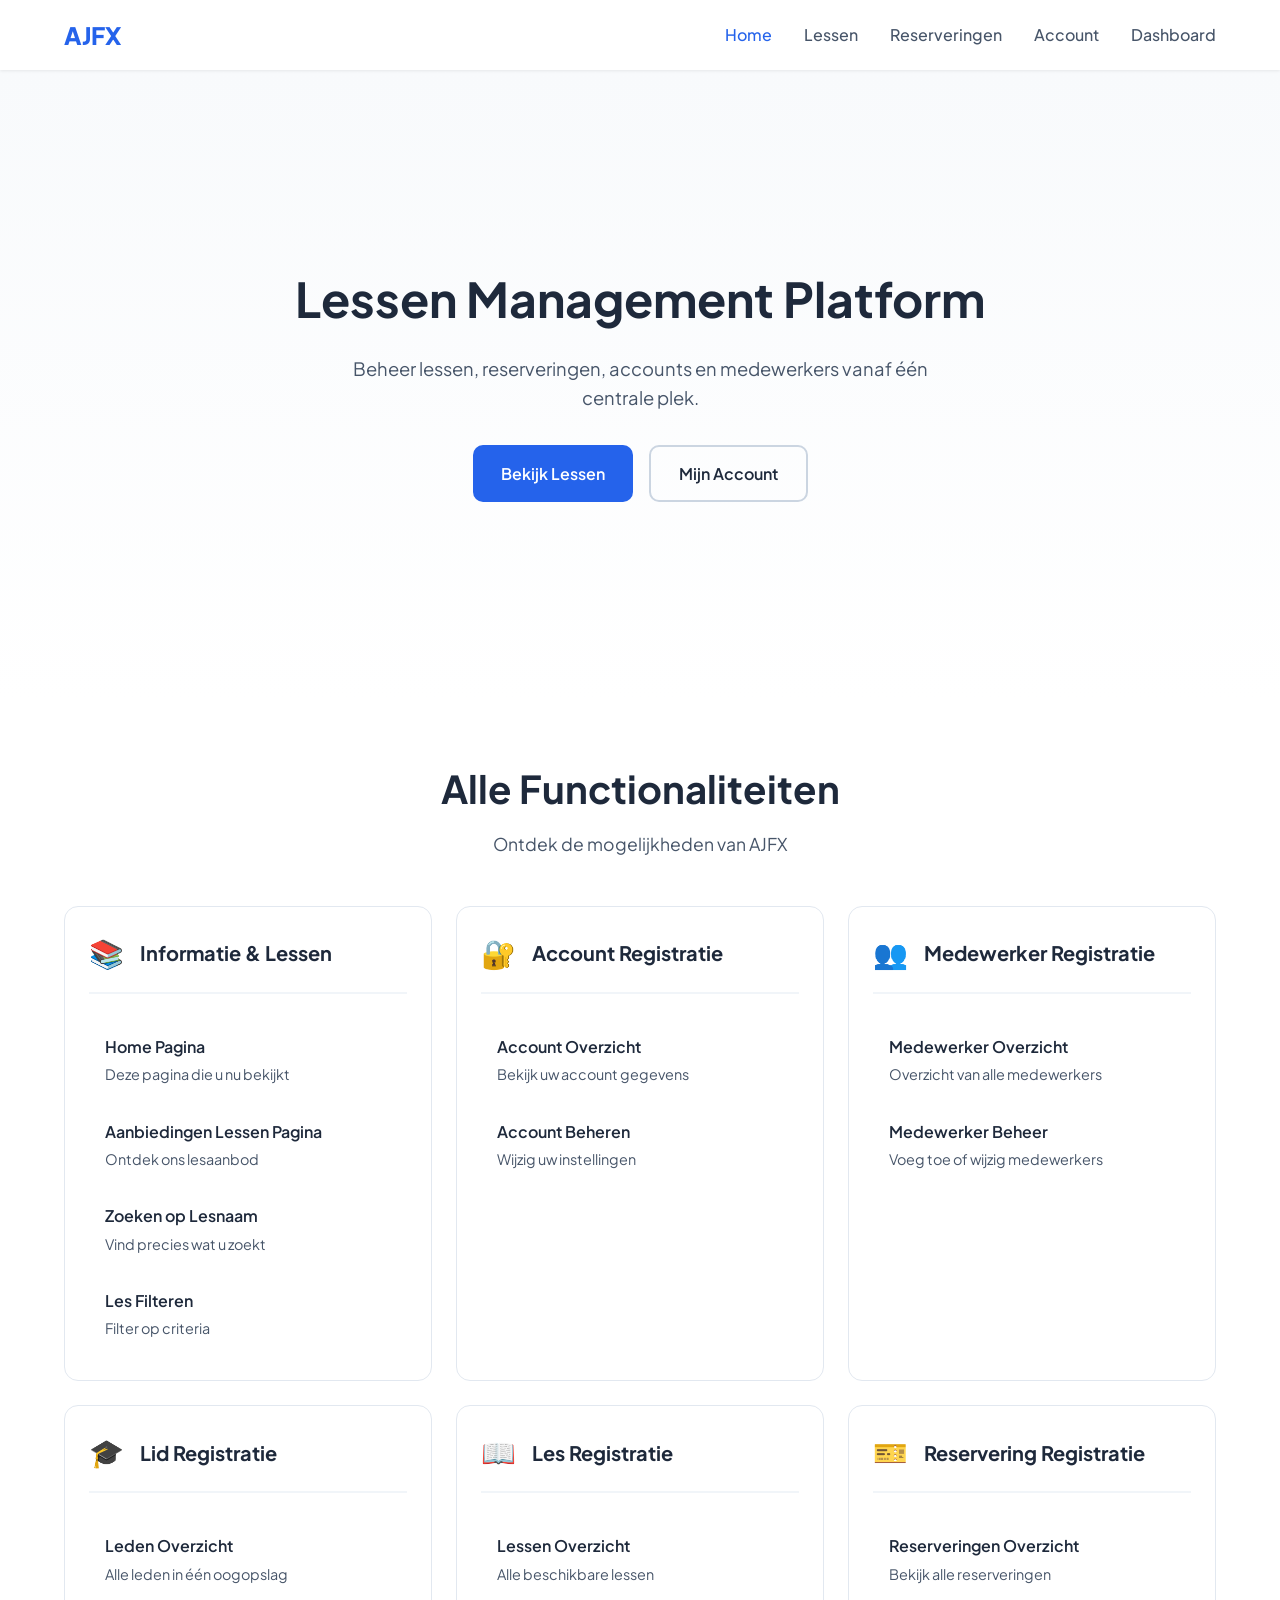
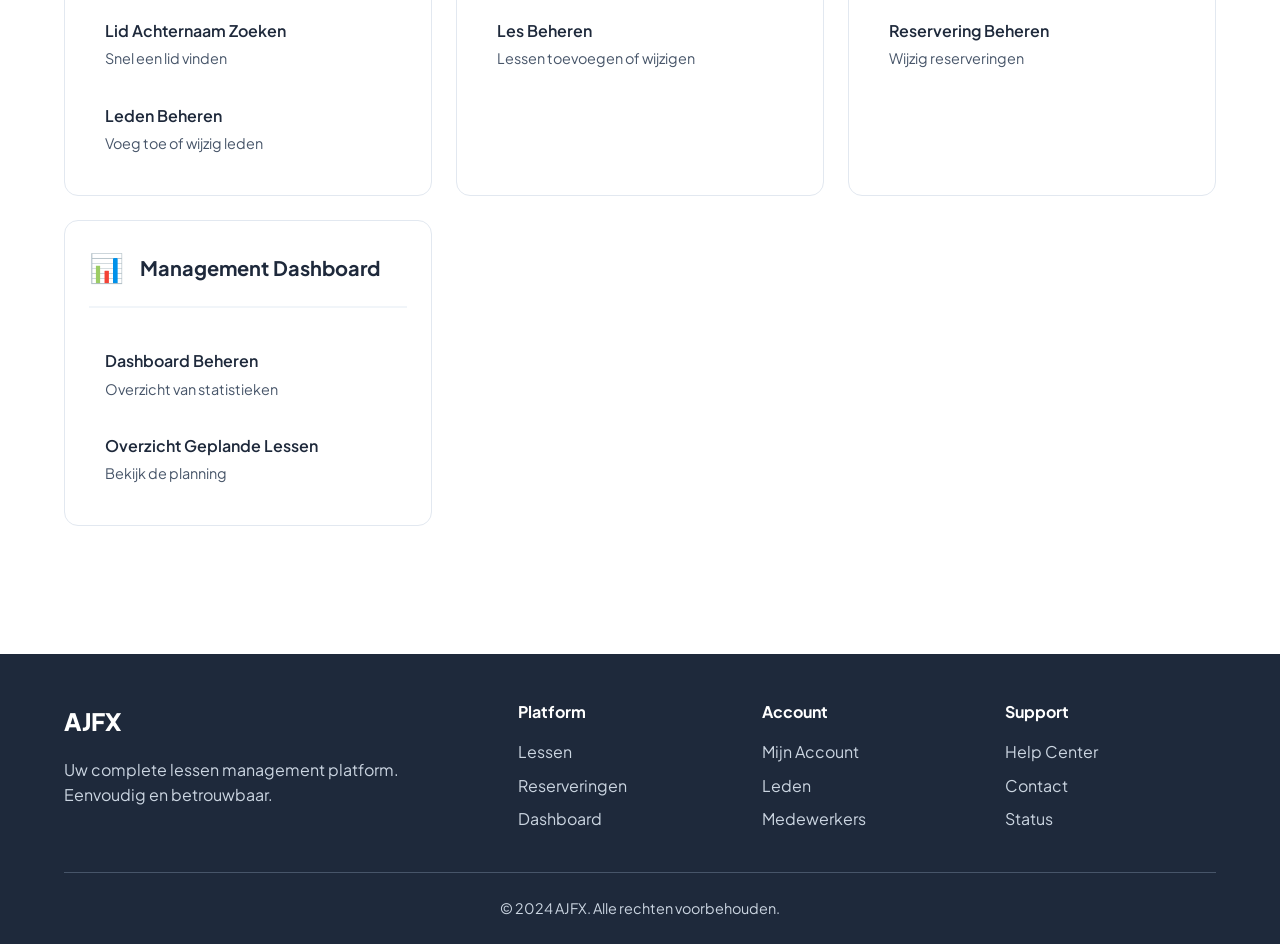
==== homepage/index.html @ e9dc125d "homepage homepage" ====
<!DOCTYPE html>
<html lang="nl">
<head>
    <meta charset="UTF-8">
    <meta name="viewport" content="width=device-width, initial-scale=1.0">
    <title>AJFX - Lessen Management Platform</title>
    <link rel="preconnect" href="https://fonts.googleapis.com">
    <link rel="preconnect" href="https://fonts.gstatic.com" crossorigin>
    <link href="https://fonts.googleapis.com/css2?family=Plus+Jakarta+Sans:wght@300;400;500;600;700;800&display=swap" rel="stylesheet">
    <link rel="stylesheet" href="styles.css">
</head>
<body>
    <!-- Error Modal (hidden by default) -->
    <div id="errorModal" class="modal">
        <div class="modal-content">
            <div class="modal-icon">⚠️</div>
            <h2>Pagina Tijdelijk Niet Beschikbaar</h2>
            <p>De homepagina is tijdelijk niet beschikbaar. Probeer het later opnieuw.</p>
            <button onclick="closeErrorModal()" class="btn-primary">Sluiten</button>
        </div>
    </div>

    <!-- Navigation -->
    <nav class="navbar">
        <div class="nav-container">
            <div class="logo">
                <span class="logo-text">AJFX</span>
            </div>
            <button class="mobile-menu-toggle" onclick="toggleMobileMenu()">
                <span></span>
                <span></span>
                <span></span>
            </button>
            <ul class="nav-menu" id="navMenu">
                <li><a href="#home" class="nav-link active">Home</a></li>
                <li><a href="#lessen" class="nav-link">Lessen</a></li>
                <li><a href="#reserveringen" class="nav-link">Reserveringen</a></li>
                <li><a href="../account/login.php" class="nav-link">Account</a></li>
                <li><a href="#dashboard" class="nav-link">Dashboard</a></li>
            </ul>
        </div>
    </nav>

    <!-- Hero Section -->
    <section class="hero">
        <div class="hero-content">
            <h1 class="hero-title">Lessen Management Platform</h1>
            <p class="hero-subtitle">
                Beheer lessen, reserveringen, accounts en medewerkers vanaf één centrale plek.
            </p>
            <div class="hero-cta">
                <button onclick="navigateTo('#lessen')" class="btn-primary">
                    Bekijk Lessen
                </button>
                <a href="../account/login.php" class="btn-secondary" style="display: inline-flex; align-items: center; justify-content: center; text-decoration: none;">
                    Mijn Account
                </a>
            </div>
        </div>
    </section>

    <!-- Features Section -->
    <section class="features">
        <div class="container">
            <div class="features-header">
                <h2 class="section-title">Alle Functionaliteiten</h2>
                <p class="section-subtitle">Ontdek de mogelijkheden van AJFX</p>
            </div>
            
            <div class="features-grid">
                <!-- Informatie Epic -->
                <div class="feature-epic">
                    <div class="epic-header">
                        <span class="epic-icon">📚</span>
                        <h3>Informatie & Lessen</h3>
                    </div>
                    <ul class="feature-list">
                        <li class="feature-item" onclick="navigateTo('#home-pagina')">
                            <div class="feature-content">
                                <strong>Home Pagina </strong>
                                <small>Deze pagina die u nu bekijkt</small>
                            </div>
                        </li>
                        <li class="feature-item" onclick="navigateTo('#aanbiedingen')">
                            <div class="feature-content">
                                <strong>Aanbiedingen Lessen Pagina </strong>
                                <small>Ontdek ons lesaanbod</small>
                            </div>
                        </li>
                        <li class="feature-item" onclick="navigateTo('#zoeken')">
                            <div class="feature-content">
                                <strong>Zoeken op Lesnaam</strong>
                                <small>Vind precies wat u zoekt</small>
                            </div>
                        </li>
                        <li class="feature-item" onclick="navigateTo('#filteren')">
                            <div class="feature-content">
                                <strong>Les Filteren</strong>
                                <small>Filter op criteria</small>
                            </div>
                        </li>
                    </ul>
                </div>

                <!-- Account Registration Epic -->
                <div class="feature-epic">
                    <div class="epic-header">
                        <span class="epic-icon">🔐</span>
                        <h3>Account Registratie</h3>
                    </div>
                    <ul class="feature-list">
                        <li class="feature-item" onclick="window.location.href='../account/login.php'">
                            <div class="feature-content">
                                <strong>Account Overzicht</strong>
                                <small>Bekijk uw account gegevens</small>
                            </div>
                        </li>
                        <li class="feature-item" onclick="navigateTo('#account-beheren')">
                            <div class="feature-content">
                                <strong>Account Beheren</strong>
                                <small>Wijzig uw instellingen</small>
                            </div>
                        </li>
                    </ul>
                </div>

                <!-- Medewerker Epic -->
                <div class="feature-epic">
                    <div class="epic-header">
                        <span class="epic-icon">👥</span>
                        <h3>Medewerker Registratie</h3>
                    </div>
                    <ul class="feature-list">
                        <li class="feature-item" onclick="navigateTo('#medewerker-overzicht')">
                            <div class="feature-content">
                                <strong>Medewerker Overzicht</strong>
                                <small>Overzicht van alle medewerkers</small>
                            </div>
                        </li>
                        <li class="feature-item" onclick="navigateTo('#medewerker-beheer')">
                            <div class="feature-content">
                                <strong>Medewerker Beheer</strong>
                                <small>Voeg toe of wijzig medewerkers</small>
                            </div>
                        </li>
                    </ul>
                </div>

                <!-- Leden Epic -->
                <div class="feature-epic">
                    <div class="epic-header">
                        <span class="epic-icon">🎓</span>
                        <h3>Lid Registratie</h3>
                    </div>
                    <ul class="feature-list">
                        <li class="feature-item" onclick="navigateTo('#leden-overzicht')">
                            <div class="feature-content">
                                <strong>Leden Overzicht</strong>
                                <small>Alle leden in één oogopslag</small>
                            </div>
                        </li>
                        <li class="feature-item" onclick="navigateTo('#lid-zoeken')">
                            <div class="feature-content">
                                <strong>Lid Achternaam Zoeken</strong>
                                <small>Snel een lid vinden</small>
                            </div>
                        </li>
                        <li class="feature-item" onclick="navigateTo('#leden-beheren')">
                            <div class="feature-content">
                                <strong>Leden Beheren</strong>
                                <small>Voeg toe of wijzig leden</small>
                            </div>
                        </li>
                    </ul>
                </div>

                <!-- Les Registratie Epic -->
                <div class="feature-epic">
                    <div class="epic-header">
                        <span class="epic-icon">📖</span>
                        <h3>Les Registratie</h3>
                    </div>
                    <ul class="feature-list">
                        <li class="feature-item" onclick="navigateTo('#lessen-overzicht')">
                            <div class="feature-content">
                                <strong>Lessen Overzicht</strong>
                                <small>Alle beschikbare lessen</small>
                            </div>
                        </li>
                        <li class="feature-item" onclick="navigateTo('#les-beheren')">
                            <div class="feature-content">
                                <strong>Les Beheren</strong>
                                <small>Lessen toevoegen of wijzigen</small>
                            </div>
                        </li>
                    </ul>
                </div>

                <!-- Reservering Epic -->
                <div class="feature-epic">
                    <div class="epic-header">
                        <span class="epic-icon">🎫</span>
                        <h3>Reservering Registratie</h3>
                    </div>
                    <ul class="feature-list">
                        <li class="feature-item" onclick="navigateTo('#reserveringen-overzicht')">
                            <div class="feature-content">
                                <strong>Reserveringen Overzicht</strong>
                                <small>Bekijk alle reserveringen</small>
                            </div>
                        </li>
                        <li class="feature-item" onclick="navigateTo('#reservering-beheren')">
                            <div class="feature-content">
                                <strong>Reservering Beheren</strong>
                                <small>Wijzig reserveringen</small>
                            </div>
                        </li>
                    </ul>
                </div>

                <!-- Management Dashboard Epic -->
                <div class="feature-epic">
                    <div class="epic-header">
                        <span class="epic-icon">📊</span>
                        <h3>Management Dashboard</h3>
                    </div>
                    <ul class="feature-list">
                        <li class="feature-item" onclick="navigateTo('#dashboard')">
                            <div class="feature-content">
                                <strong>Dashboard Beheren</strong>
                                <small>Overzicht van statistieken</small>
                            </div>
                        </li>
                        <li class="feature-item" onclick="navigateTo('#geplande-lessen')">
                            <div class="feature-content">
                                <strong>Overzicht Geplande Lessen</strong>
                                <small>Bekijk de planning</small>
                            </div>
                        </li>
                    </ul>
                </div>
            </div>
        </div>
    </section>

    <!-- Footer -->
    <footer class="footer">
        <div class="container">
            <div class="footer-grid">
                <div class="footer-col">
                    <div class="logo">
                        <span class="logo-text">AJFX</span>
                    </div>
                    <p class="footer-description">
                        Uw complete lessen management platform. Eenvoudig en betrouwbaar.
                    </p>
                </div>
                <div class="footer-col">
                    <h4>Platform</h4>
                    <ul class="footer-links">
                        <li><a href="#lessen">Lessen</a></li>
                        <li><a href="#reserveringen">Reserveringen</a></li>
                        <li><a href="#dashboard">Dashboard</a></li>
                    </ul>
                </div>
                <div class="footer-col">
                    <h4>Account</h4>
                    <ul class="footer-links">
                        <li><a href="../account/login.php">Mijn Account</a></li>
                        <li><a href="#leden-overzicht">Leden</a></li>
                        <li><a href="#medewerker-overzicht">Medewerkers</a></li>
                    </ul>
                </div>
                <div class="footer-col">
                    <h4>Support</h4>
                    <ul class="footer-links">
                        <li><a href="#help">Help Center</a></li>
                        <li><a href="#contact">Contact</a></li>
                        <li><a href="#status">Status</a></li>
                    </ul>
                </div>
            </div>
            <div class="footer-bottom">
                <p>&copy; 2024 AJFX. Alle rechten voorbehouden.</p>
            </div>
        </div>
    </footer>

    <div id="loadingIndicator" class="loading-indicator">
        <div class="spinner"></div>
        <p>Laden...</p>
    </div>

    <script src="script.js"></script>
</body>
</html>
---- homepage/styles.css ----
:root {
    /* Color Palette */
    --primary: #2563eb;
    --primary-dark: #1d4ed8;
    --primary-light: #3b82f6;
    --secondary: #64748b;
    --accent: #0ea5e9;
    --dark: #1e293b;
    --gray-50: #f8fafc;
    --gray-100: #f1f5f9;
    --gray-200: #e2e8f0;
    --gray-300: #cbd5e1;
    --gray-400: #94a3b8;
    --gray-600: #475569;
    --gray-800: #1e293b;
    --white: #ffffff;
    
    /* Typography */
    --font-main: 'Plus Jakarta Sans', sans-serif;
    
    /* Spacing */
    --spacing-xs: 0.5rem;
    --spacing-sm: 1rem;
    --spacing-md: 1.5rem;
    --spacing-lg: 2rem;
    --spacing-xl: 3rem;
    --spacing-2xl: 4rem;
    
    /* Borders */
    --radius-sm: 6px;
    --radius-md: 10px;
    --radius-lg: 14px;
    
    /* Shadows */
    --shadow-sm: 0 1px 3px rgba(0, 0, 0, 0.08);
    --shadow-md: 0 4px 6px rgba(0, 0, 0, 0.08);
    --shadow-lg: 0 10px 15px rgba(0, 0, 0, 0.1);
}

* {
    margin: 0;
    padding: 0;
    box-sizing: border-box;
}

html {
    scroll-behavior: smooth;
}

body {
    font-family: var(--font-main);
    font-size: 16px;
    line-height: 1.6;
    color: var(--dark);
    background-color: var(--white);
    overflow-x: hidden;
}

/* Typography */
h1, h2, h3, h4, h5, h6 {
    font-weight: 700;
    line-height: 1.3;
}

h1 { font-size: clamp(2rem, 4vw, 3rem); }
h2 { font-size: clamp(1.75rem, 3vw, 2.5rem); }
h3 { font-size: clamp(1.25rem, 2vw, 1.75rem); }
h4 { font-size: 1.25rem; }

/* Container */
.container {
    max-width: 1200px;
    margin: 0 auto;
    padding: 0 var(--spacing-md);
}

/* Navigation */
.navbar {
    position: fixed;
    top: 0;
    left: 0;
    right: 0;
    background: rgba(255, 255, 255, 0.98);
    backdrop-filter: blur(10px);
    box-shadow: var(--shadow-sm);
    z-index: 1000;
}

.nav-container {
    max-width: 1200px;
    margin: 0 auto;
    padding: 0 var(--spacing-md);
    display: flex;
    justify-content: space-between;
    align-items: center;
    height: 70px;
}

.logo {
    font-size: 1.5rem;
    font-weight: 800;
    color: var(--primary);
    text-decoration: none;
}

.logo-text {
    letter-spacing: -0.02em;
}

.nav-menu {
    display: flex;
    list-style: none;
    gap: var(--spacing-lg);
    align-items: center;
}

.nav-link {
    font-weight: 500;
    color: var(--gray-600);
    text-decoration: none;
    padding: 0.5rem 0;
    transition: color 0.2s;
}

.nav-link:hover,
.nav-link.active {
    color: var(--primary);
}

.mobile-menu-toggle {
    display: none;
    flex-direction: column;
    gap: 5px;
    background: none;
    border: none;
    cursor: pointer;
    padding: 8px;
}

.mobile-menu-toggle span {
    width: 25px;
    height: 2px;
    background: var(--dark);
    border-radius: 2px;
    transition: all 0.3s;
}

/* Hero Section */
.hero {
    min-height: 70vh;
    display: flex;
    align-items: center;
    justify-content: center;
    padding: var(--spacing-2xl) var(--spacing-md);
    margin-top: 70px;
    background: linear-gradient(to bottom, var(--gray-50), var(--white));
}

.hero-content {
    text-align: center;
    max-width: 800px;
}

.hero-title {
    margin-bottom: var(--spacing-md);
    color: var(--dark);
}

.hero-subtitle {
    font-size: 1.15rem;
    color: var(--gray-600);
    margin-bottom: var(--spacing-lg);
    max-width: 600px;
    margin-left: auto;
    margin-right: auto;
}

.hero-cta {
    display: flex;
    gap: var(--spacing-sm);
    justify-content: center;
    flex-wrap: wrap;
}

/* Buttons */
.btn-primary,
.btn-secondary {
    font-family: var(--font-main);
    font-size: 1rem;
    font-weight: 600;
    padding: 0.875rem 1.75rem;
    border: none;
    border-radius: var(--radius-md);
    cursor: pointer;
    transition: all 0.2s;
    text-decoration: none;
}

.btn-primary {
    background: var(--primary);
    color: var(--white);
}

.btn-primary:hover {
    background: var(--primary-dark);
    transform: translateY(-1px);
    box-shadow: var(--shadow-md);
}

.btn-secondary {
    background: transparent;
    color: var(--dark);
    border: 2px solid var(--gray-300);
}

.btn-secondary:hover {
    border-color: var(--primary);
    color: var(--primary);
}

/* Features Section */
.features {
    padding: var(--spacing-2xl) 0;
    background: var(--white);
}

.features-header {
    text-align: center;
    margin-bottom: var(--spacing-xl);
}

.section-title {
    margin-bottom: var(--spacing-sm);
    color: var(--dark);
}

.section-subtitle {
    font-size: 1.1rem;
    color: var(--gray-600);
}

.features-grid {
    display: grid;
    grid-template-columns: repeat(auto-fit, minmax(320px, 1fr));
    gap: var(--spacing-md);
}

.feature-epic {
    background: var(--white);
    border: 1px solid var(--gray-200);
    border-radius: var(--radius-lg);
    padding: var(--spacing-md);
    transition: all 0.2s;
}

.feature-epic:hover {
    border-color: var(--primary);
    box-shadow: var(--shadow-md);
}

.epic-header {
    display: flex;
    align-items: center;
    gap: var(--spacing-sm);
    margin-bottom: var(--spacing-md);
    padding-bottom: var(--spacing-sm);
    border-bottom: 2px solid var(--gray-100);
}

.epic-icon {
    font-size: 1.75rem;
}

.epic-header h3 {
    font-size: 1.25rem;
    font-weight: 700;
    color: var(--dark);
}

.feature-list {
    list-style: none;
}

.feature-item {
    padding: var(--spacing-sm);
    border-radius: var(--radius-sm);
    cursor: pointer;
    transition: background 0.2s;
}

.feature-item:hover {
    background: var(--gray-50);
}

.feature-content strong {
    display: block;
    font-weight: 600;
    color: var(--dark);
    margin-bottom: 0.25rem;
}

.feature-content small {
    display: block;
    color: var(--gray-600);
    font-size: 0.9rem;
}

/* Footer */
.footer {
    background: var(--gray-800);
    color: var(--gray-300);
    padding: var(--spacing-xl) 0 var(--spacing-md);
    margin-top: var(--spacing-2xl);
}

.footer .logo {
    color: var(--white);
    margin-bottom: var(--spacing-sm);
}

.footer-grid {
    display: grid;
    grid-template-columns: 2fr 1fr 1fr 1fr;
    gap: var(--spacing-lg);
    margin-bottom: var(--spacing-lg);
}

.footer-col h4 {
    font-size: 1rem;
    font-weight: 700;
    color: var(--white);
    margin-bottom: var(--spacing-sm);
}

.footer-description {
    max-width: 350px;
    line-height: 1.6;
}

.footer-links {
    list-style: none;
}

.footer-links li {
    margin-bottom: 0.5rem;
}

.footer-links a {
    color: var(--gray-300);
    text-decoration: none;
    transition: color 0.2s;
}

.footer-links a:hover {
    color: var(--white);
}

.footer-bottom {
    padding-top: var(--spacing-md);
    border-top: 1px solid var(--gray-600);
    text-align: center;
    font-size: 0.9rem;
}

/* Modal */
.modal {
    display: none;
    position: fixed;
    top: 0;
    left: 0;
    right: 0;
    bottom: 0;
    background: rgba(0, 0, 0, 0.5);
    z-index: 2000;
    align-items: center;
    justify-content: center;
}

.modal.active {
    display: flex;
}

.modal-content {
    background: var(--white);
    border-radius: var(--radius-lg);
    padding: var(--spacing-lg);
    max-width: 450px;
    text-align: center;
    box-shadow: var(--shadow-lg);
}

.modal-icon {
    font-size: 3rem;
    margin-bottom: var(--spacing-sm);
}

.modal-content h2 {
    font-size: 1.5rem;
    margin-bottom: var(--spacing-sm);
}

.modal-content p {
    color: var(--gray-600);
    margin-bottom: var(--spacing-md);
}

/* Loading Indicator */
.loading-indicator {
    display: none;
    position: fixed;
    top: 0;
    left: 0;
    right: 0;
    bottom: 0;
    background: rgba(255, 255, 255, 0.95);
    z-index: 3000;
    align-items: center;
    justify-content: center;
    flex-direction: column;
    gap: var(--spacing-sm);
}

.loading-indicator.active {
    display: flex;
}

.spinner {
    width: 40px;
    height: 40px;
    border: 3px solid var(--gray-200);
    border-top-color: var(--primary);
    border-radius: 50%;
    animation: spin 0.8s linear infinite;
}

@keyframes spin {
    to {
        transform: rotate(360deg);
    }
}

/* Responsive Design */
@media (max-width: 1024px) {
    .features-grid {
        grid-template-columns: repeat(auto-fit, minmax(280px, 1fr));
    }
    
    .footer-grid {
        grid-template-columns: 1fr 1fr;
    }
}

@media (max-width: 768px) {
    .nav-menu {
        position: fixed;
        top: 70px;
        left: 0;
        right: 0;
        background: var(--white);
        flex-direction: column;
        padding: var(--spacing-md);
        box-shadow: var(--shadow-lg);
        transform: translateY(-100%);
        opacity: 0;
        transition: all 0.3s;
        pointer-events: none;
    }
    
    .nav-menu.active {
        transform: translateY(0);
        opacity: 1;
        pointer-events: all;
    }
    
    .mobile-menu-toggle {
        display: flex;
    }
    
    .mobile-menu-toggle.active span:nth-child(1) {
        transform: rotate(45deg) translate(7px, 7px);
    }
    
    .mobile-menu-toggle.active span:nth-child(2) {
        opacity: 0;
    }
    
    .mobile-menu-toggle.active span:nth-child(3) {
        transform: rotate(-45deg) translate(7px, -7px);
    }
    
    .hero {
        min-height: 60vh;
        padding: var(--spacing-xl) var(--spacing-md);
    }
    
    .hero-cta {
        flex-direction: column;
    }
    
    .btn-primary,
    .btn-secondary {
        width: 100%;
        justify-content: center;
    }
    
    .features-grid {
        grid-template-columns: 1fr;
    }
    
    .footer-grid {
        grid-template-columns: 1fr;
    }
}

@media (max-width: 480px) {
    :root {
        --spacing-md: 1rem;
        --spacing-lg: 1.5rem;
        --spacing-xl: 2rem;
        --spacing-2xl: 3rem;
    }
    
    .nav-container {
        padding: 0 var(--spacing-sm);
    }
    
    .container {
        padding: 0 var(--spacing-sm);
    }
}

/* Print Styles */
@media print {
    .navbar,
    .footer {
        display: none;
    }
    
    body {
        color: #000;
        background: #fff;
    }
}
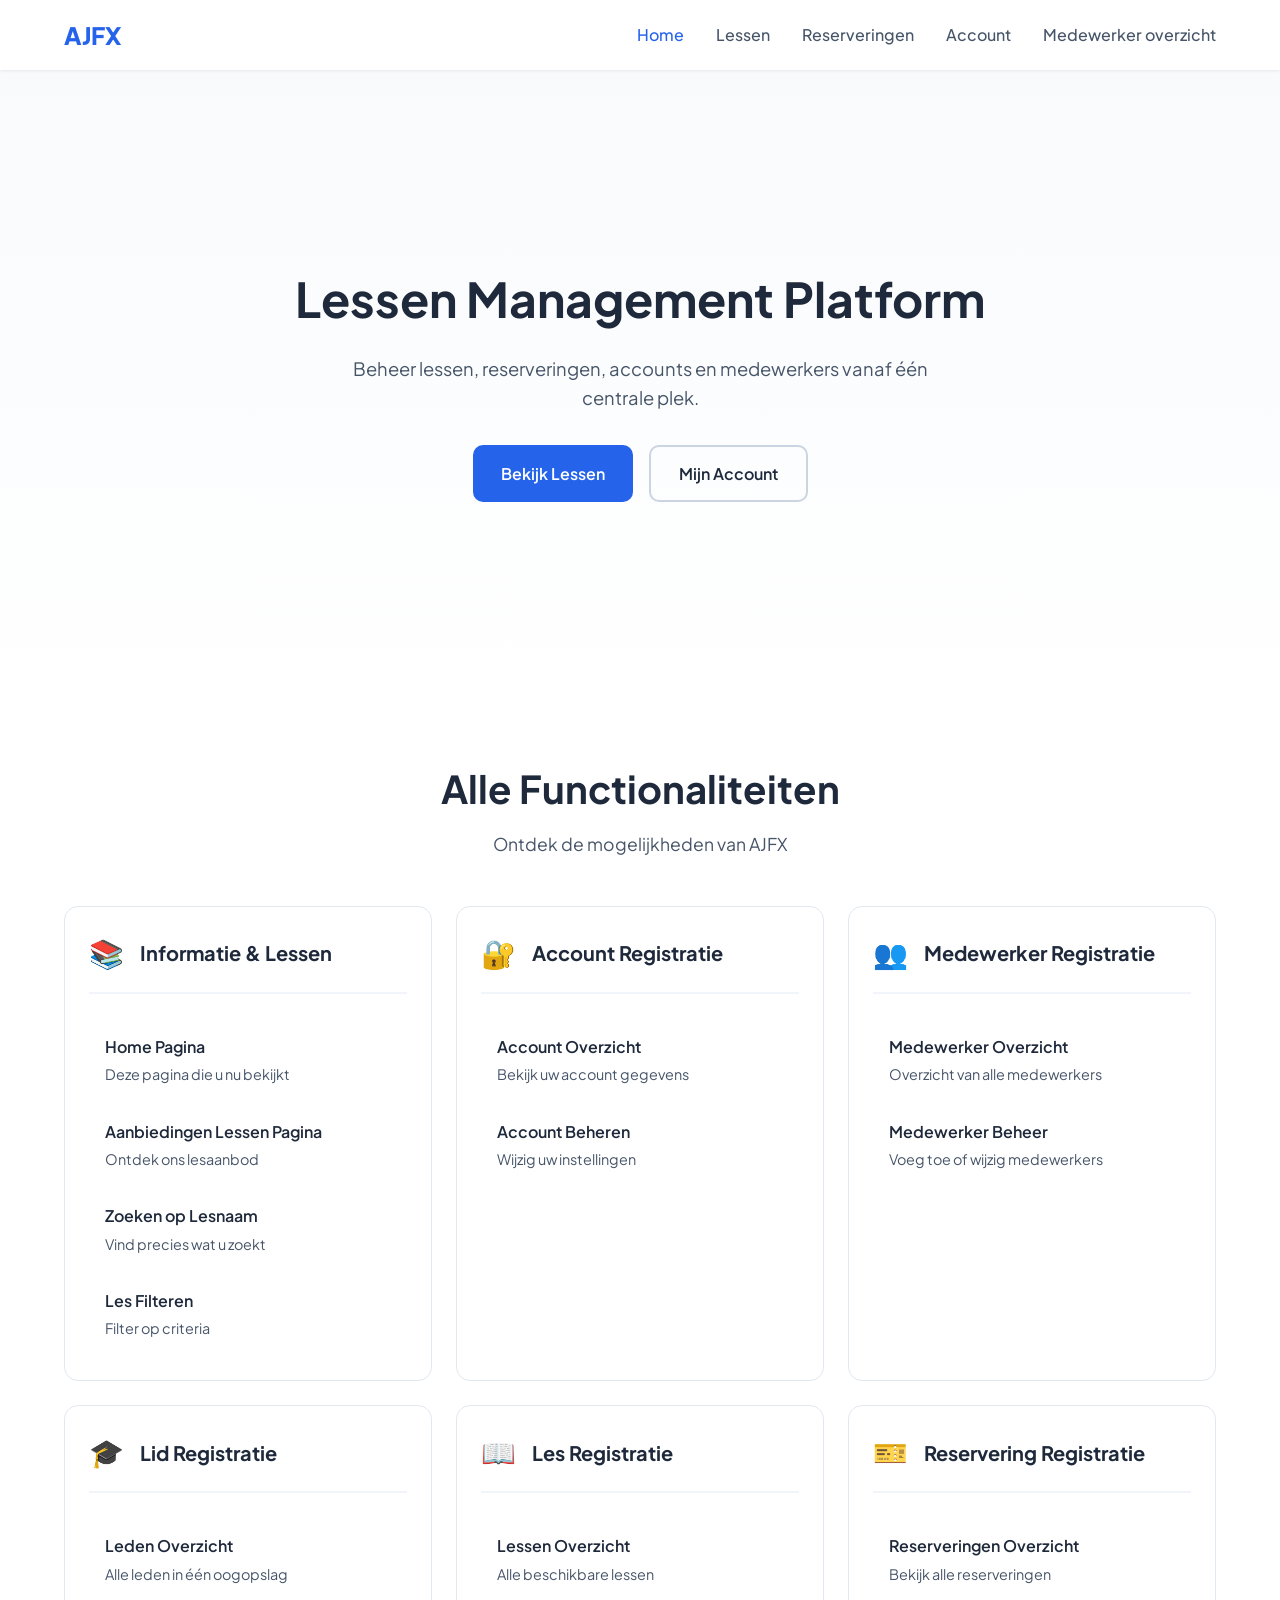
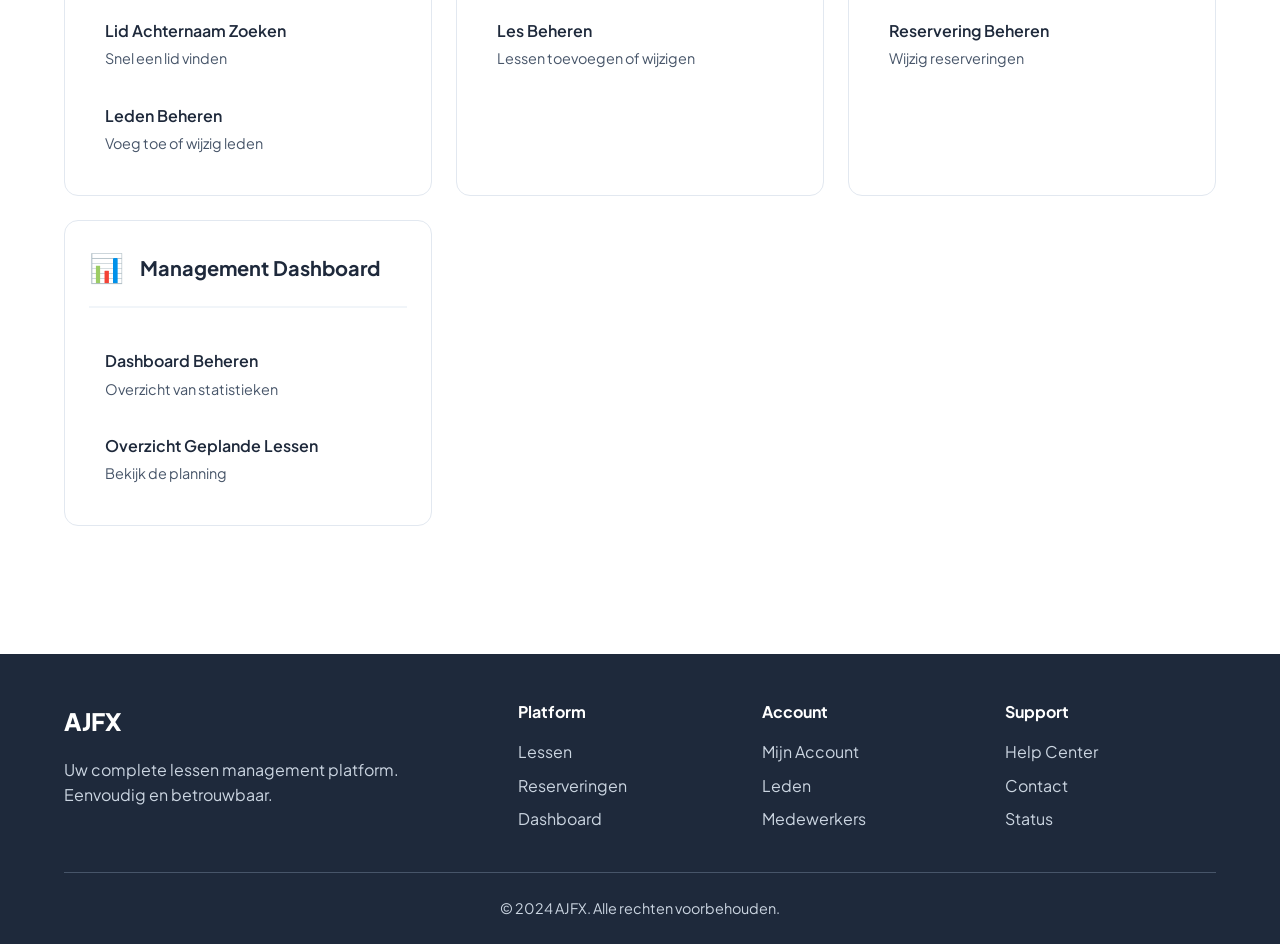
==== commit 11fb8524: "homepage links aangevuld" ====
--- a/homepage/index.html
+++ b/homepage/index.html
@@ -32,11 +32,11 @@
                 <span></span>
             </button>
             <ul class="nav-menu" id="navMenu">
-                <li><a href="#home" class="nav-link active">Home</a></li>
-                <li><a href="#lessen" class="nav-link">Lessen</a></li>
-                <li><a href="#reserveringen" class="nav-link">Reserveringen</a></li>
+                <li><a href="index.html" class="nav-link active">Home</a></li>
+                <li><a href="../lessen-overzicht.php" class="nav-link">Lessen</a></li>
+                <li><a href="../medewerker_overzicht/reservering_overzicht/reserveringsoverzicht.php" class="nav-link">Reserveringen</a></li>
                 <li><a href="../account/login.php" class="nav-link">Account</a></li>
-                <li><a href="#dashboard" class="nav-link">Dashboard</a></li>
+                <li><a href="../medewerker_overzicht/medewerkers.php" class="nav-link">Medewerker overzicht</a></li>
             </ul>
         </div>
     </nav>
@@ -49,7 +49,7 @@
                 Beheer lessen, reserveringen, accounts en medewerkers vanaf één centrale plek.
             </p>
             <div class="hero-cta">
-                <button onclick="navigateTo('#lessen')" class="btn-primary">
+                <button onclick="window.location.href='../lessen-overzicht.php'" class="btn-primary">
                     Bekijk Lessen
                 </button>
                 <a href="../account/login.php" class="btn-secondary" style="display: inline-flex; align-items: center; justify-content: center; text-decoration: none;">
@@ -75,25 +75,25 @@
                         <h3>Informatie & Lessen</h3>
                     </div>
                     <ul class="feature-list">
-                        <li class="feature-item" onclick="navigateTo('#home-pagina')">
-                            <div class="feature-content">
-                                <strong>Home Pagina </strong>
+                        <li class="feature-item" onclick="window.location.href='index.html'">
+                            <div class="feature-content">
+                                <strong>Home Pagina</strong>
                                 <small>Deze pagina die u nu bekijkt</small>
                             </div>
                         </li>
-                        <li class="feature-item" onclick="navigateTo('#aanbiedingen')">
-                            <div class="feature-content">
-                                <strong>Aanbiedingen Lessen Pagina </strong>
+                        <li class="feature-item" onclick="window.location.href='../dbaanbiedingen.sql'">
+                            <div class="feature-content">
+                                <strong>Aanbiedingen Lessen Pagina</strong>
                                 <small>Ontdek ons lesaanbod</small>
                             </div>
                         </li>
-                        <li class="feature-item" onclick="navigateTo('#zoeken')">
+                        <li class="feature-item" onclick="window.location.href='../lessen-overzicht.php'">
                             <div class="feature-content">
                                 <strong>Zoeken op Lesnaam</strong>
                                 <small>Vind precies wat u zoekt</small>
                             </div>
                         </li>
-                        <li class="feature-item" onclick="navigateTo('#filteren')">
+                        <li class="feature-item" onclick="window.location.href='../lessen-overzicht.php'">
                             <div class="feature-content">
                                 <strong>Les Filteren</strong>
                                 <small>Filter op criteria</small>
@@ -115,7 +115,7 @@
                                 <small>Bekijk uw account gegevens</small>
                             </div>
                         </li>
-                        <li class="feature-item" onclick="navigateTo('#account-beheren')">
+                        <li class="feature-item" onclick="window.location.href='../account/gegevens_wijzigen.php'">
                             <div class="feature-content">
                                 <strong>Account Beheren</strong>
                                 <small>Wijzig uw instellingen</small>
@@ -131,13 +131,13 @@
                         <h3>Medewerker Registratie</h3>
                     </div>
                     <ul class="feature-list">
-                        <li class="feature-item" onclick="navigateTo('#medewerker-overzicht')">
+                        <li class="feature-item" onclick="window.location.href='../medewerker_overzicht/medewerkers.php'">
                             <div class="feature-content">
                                 <strong>Medewerker Overzicht</strong>
                                 <small>Overzicht van alle medewerkers</small>
                             </div>
                         </li>
-                        <li class="feature-item" onclick="navigateTo('#medewerker-beheer')">
+                        <li class="feature-item" onclick="window.location.href='../medewerker_overzicht/medewerkers.php'">
                             <div class="feature-content">
                                 <strong>Medewerker Beheer</strong>
                                 <small>Voeg toe of wijzig medewerkers</small>
@@ -153,19 +153,19 @@
                         <h3>Lid Registratie</h3>
                     </div>
                     <ul class="feature-list">
-                        <li class="feature-item" onclick="navigateTo('#leden-overzicht')">
+                        <li class="feature-item" onclick="window.location.href='../database/leden.php'">
                             <div class="feature-content">
                                 <strong>Leden Overzicht</strong>
                                 <small>Alle leden in één oogopslag</small>
                             </div>
                         </li>
-                        <li class="feature-item" onclick="navigateTo('#lid-zoeken')">
+                        <li class="feature-item" onclick="window.location.href='../database/leden.php'">
                             <div class="feature-content">
                                 <strong>Lid Achternaam Zoeken</strong>
                                 <small>Snel een lid vinden</small>
                             </div>
                         </li>
-                        <li class="feature-item" onclick="navigateTo('#leden-beheren')">
+                        <li class="feature-item" onclick="window.location.href='../database/leden.php'">
                             <div class="feature-content">
                                 <strong>Leden Beheren</strong>
                                 <small>Voeg toe of wijzig leden</small>
@@ -181,13 +181,13 @@
                         <h3>Les Registratie</h3>
                     </div>
                     <ul class="feature-list">
-                        <li class="feature-item" onclick="navigateTo('#lessen-overzicht')">
+                        <li class="feature-item" onclick="window.location.href='../lessen-overzicht.php'">
                             <div class="feature-content">
                                 <strong>Lessen Overzicht</strong>
                                 <small>Alle beschikbare lessen</small>
                             </div>
                         </li>
-                        <li class="feature-item" onclick="navigateTo('#les-beheren')">
+                        <li class="feature-item" onclick="window.location.href='../lessen-overzicht.php'">
                             <div class="feature-content">
                                 <strong>Les Beheren</strong>
                                 <small>Lessen toevoegen of wijzigen</small>
@@ -203,13 +203,13 @@
                         <h3>Reservering Registratie</h3>
                     </div>
                     <ul class="feature-list">
-                        <li class="feature-item" onclick="navigateTo('#reserveringen-overzicht')">
+                        <li class="feature-item" onclick="window.location.href='../medewerker_overzicht/reservering_overzicht/reserveringsoverzicht.php'">
                             <div class="feature-content">
                                 <strong>Reserveringen Overzicht</strong>
                                 <small>Bekijk alle reserveringen</small>
                             </div>
                         </li>
-                        <li class="feature-item" onclick="navigateTo('#reservering-beheren')">
+                        <li class="feature-item" onclick="window.location.href='../medewerker_overzicht/reservering_overzicht/reserveringsoverzicht.php'">
                             <div class="feature-content">
                                 <strong>Reservering Beheren</strong>
                                 <small>Wijzig reserveringen</small>
@@ -225,13 +225,13 @@
                         <h3>Management Dashboard</h3>
                     </div>
                     <ul class="feature-list">
-                        <li class="feature-item" onclick="navigateTo('#dashboard')">
+                        <li class="feature-item" onclick="window.location.href='../medewerker_overzicht/medewerkers.php'">
                             <div class="feature-content">
                                 <strong>Dashboard Beheren</strong>
                                 <small>Overzicht van statistieken</small>
                             </div>
                         </li>
-                        <li class="feature-item" onclick="navigateTo('#geplande-lessen')">
+                        <li class="feature-item" onclick="window.location.href='../lessen-overzicht.php'">
                             <div class="feature-content">
                                 <strong>Overzicht Geplande Lessen</strong>
                                 <small>Bekijk de planning</small>
@@ -258,25 +258,25 @@
                 <div class="footer-col">
                     <h4>Platform</h4>
                     <ul class="footer-links">
-                        <li><a href="#lessen">Lessen</a></li>
-                        <li><a href="#reserveringen">Reserveringen</a></li>
-                        <li><a href="#dashboard">Dashboard</a></li>
+                        <li><a href="../lessen-overzicht.php">Lessen</a></li>
+                        <li><a href="../medewerker_overzicht/reservering_overzicht/reserveringsoverzicht.php">Reserveringen</a></li>
+                        <li><a href="../medewerker_overzicht/medewerkers.php">Dashboard</a></li>
                     </ul>
                 </div>
                 <div class="footer-col">
                     <h4>Account</h4>
                     <ul class="footer-links">
                         <li><a href="../account/login.php">Mijn Account</a></li>
-                        <li><a href="#leden-overzicht">Leden</a></li>
-                        <li><a href="#medewerker-overzicht">Medewerkers</a></li>
+                        <li><a href="../database/leden.php">Leden</a></li>
+                        <li><a href="../medewerker_overzicht/medewerkers.php">Medewerkers</a></li>
                     </ul>
                 </div>
                 <div class="footer-col">
                     <h4>Support</h4>
                     <ul class="footer-links">
-                        <li><a href="#help">Help Center</a></li>
-                        <li><a href="#contact">Contact</a></li>
-                        <li><a href="#status">Status</a></li>
+                        <li><a href="#">Help Center</a></li>
+                        <li><a href="#">Contact</a></li>
+                        <li><a href="#">Status</a></li>
                     </ul>
                 </div>
             </div>
@@ -293,4 +293,4 @@
 
     <script src="script.js"></script>
 </body>
-</html>
+</html>
